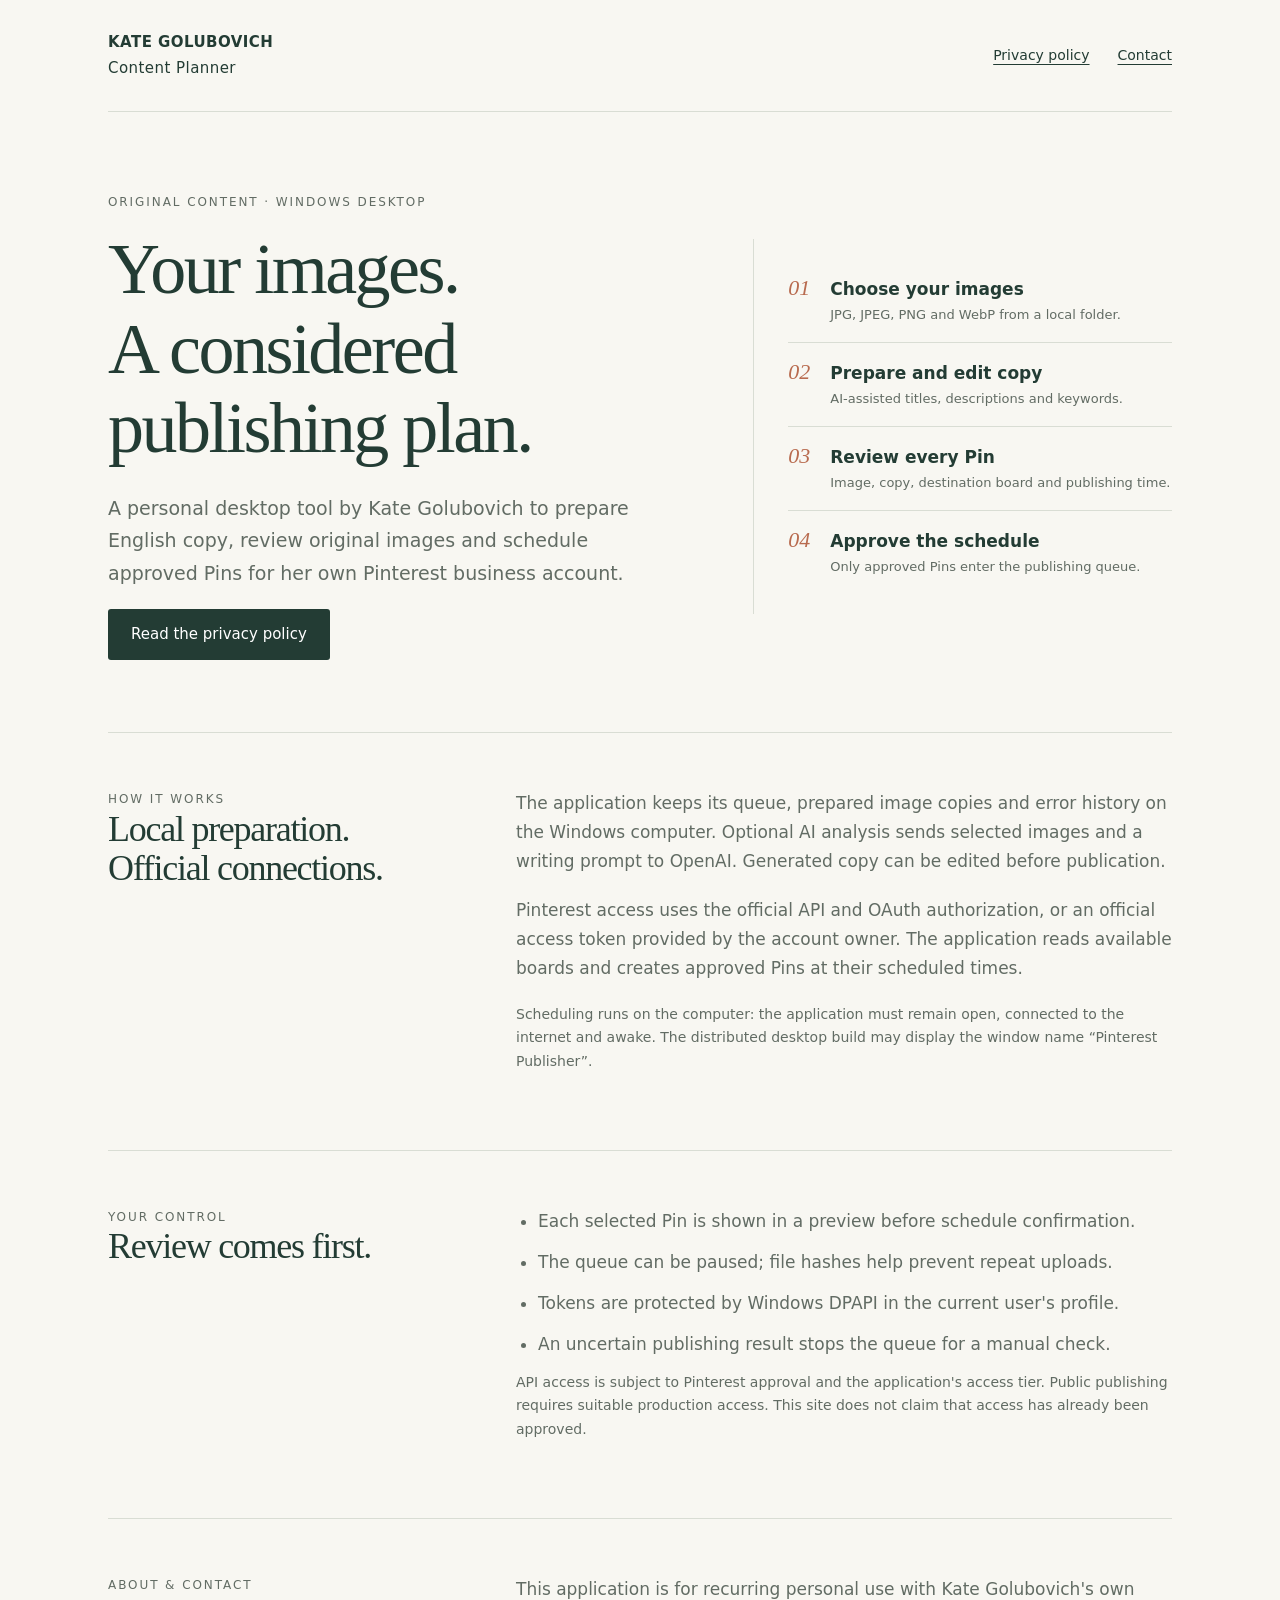
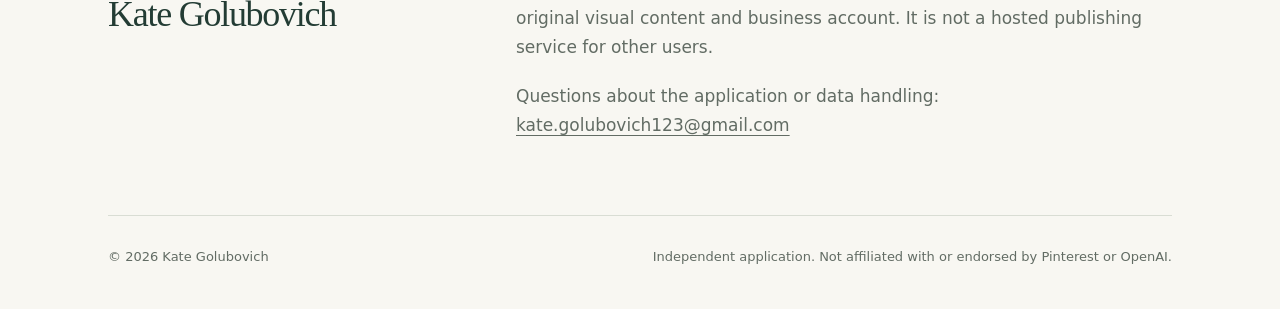
==== index.html @ 4d1bffe1 "Publish application website and privacy policy" ====
<!doctype html>
<html lang="en"><head><meta charset="utf-8"><meta name="viewport" content="width=device-width,initial-scale=1"><meta name="description" content="Kate Golubovich Content Planner — a local Windows application for preparing, reviewing and scheduling original visual content through the official Pinterest API."><title>Kate Golubovich Content Planner</title><link rel="stylesheet" href="./style.css"><link rel="icon" href="data:,"></head>
<body><a class="skip" href="#main">Skip to content</a><div class="shell">
<header><a class="brand" href="./"><strong>KATE GOLUBOVICH</strong>Content Planner</a><nav aria-label="Main navigation"><a href="./privacy/">Privacy policy</a><a href="mailto:kate.golubovich123@gmail.com">Contact</a></nav></header>
<main id="main"><section class="hero"><div><div class="eyebrow">Original content · Windows desktop</div><h1>Your images.<br>A considered<br>publishing plan.</h1><p>A personal desktop tool by Kate Golubovich to prepare English copy, review original images and schedule approved Pins for her own Pinterest business account.</p><a class="button" href="./privacy/">Read the privacy policy</a></div><ol class="workflow" aria-label="Application workflow"><li><span class="number">01</span><div><strong>Choose your images</strong><small>JPG, JPEG, PNG and WebP from a local folder.</small></div></li><li><span class="number">02</span><div><strong>Prepare and edit copy</strong><small>AI-assisted titles, descriptions and keywords.</small></div></li><li><span class="number">03</span><div><strong>Review every Pin</strong><small>Image, copy, destination board and publishing time.</small></div></li><li><span class="number">04</span><div><strong>Approve the schedule</strong><small>Only approved Pins enter the publishing queue.</small></div></li></ol></section>
<section class="section"><div><div class="eyebrow">How it works</div><h2>Local preparation.<br>Official connections.</h2></div><div><p>The application keeps its queue, prepared image copies and error history on the Windows computer. Optional AI analysis sends selected images and a writing prompt to OpenAI. Generated copy can be edited before publication.</p><p>Pinterest access uses the official API and OAuth authorization, or an official access token provided by the account owner. The application reads available boards and creates approved Pins at their scheduled times.</p><p class="note">Scheduling runs on the computer: the application must remain open, connected to the internet and awake. The distributed desktop build may display the window name “Pinterest Publisher”.</p></div></section>
<section class="section"><div><div class="eyebrow">Your control</div><h2>Review comes first.</h2></div><div><ul><li>Each selected Pin is shown in a preview before schedule confirmation.</li><li>The queue can be paused; file hashes help prevent repeat uploads.</li><li>Tokens are protected by Windows DPAPI in the current user's profile.</li><li>An uncertain publishing result stops the queue for a manual check.</li></ul><p class="note">API access is subject to Pinterest approval and the application's access tier. Public publishing requires suitable production access. This site does not claim that access has already been approved.</p></div></section>
<section class="section"><div><div class="eyebrow">About &amp; contact</div><h2>Kate Golubovich</h2></div><div><p>This application is for recurring personal use with Kate Golubovich's own original visual content and business account. It is not a hosted publishing service for other users.</p><p>Questions about the application or data handling:<br><a class="email" href="mailto:kate.golubovich123@gmail.com">kate.golubovich123@gmail.com</a></p></div></section>
</main><footer><span>© 2026 Kate Golubovich</span><span>Independent application. Not affiliated with or endorsed by Pinterest or OpenAI.</span></footer></div></body></html>
---- style.css ----
:root{--ink:#233c34;--muted:#626c64;--paper:#f8f7f2;--line:#d9ddd4;--accent:#b86b4f}*{box-sizing:border-box}html{scroll-behavior:smooth;scroll-padding-top:24px}body{margin:0;background:var(--paper);color:var(--ink);font:17px/1.7 system-ui,-apple-system,Segoe UI,sans-serif}a{color:inherit;text-underline-offset:4px}a:hover{color:#8a4a35}a:focus-visible{outline:3px solid var(--accent);outline-offset:5px}.shell{max-width:1160px;margin:auto;padding:0 48px}.skip{position:absolute;left:16px;top:-80px;background:white;padding:12px;z-index:3}.skip:focus{top:10px}header{display:flex;justify-content:space-between;align-items:center;gap:24px;padding:30px 0;border-bottom:1px solid var(--line)}.brand{font-size:15px;letter-spacing:.03em;text-decoration:none}.brand strong{display:block}nav{display:flex;gap:28px;font-size:14px}.eyebrow{font-size:12px;text-transform:uppercase;letter-spacing:.16em;color:var(--muted)}h1,h2{font-family:Georgia,Times New Roman,serif;font-weight:400;line-height:1.1;letter-spacing:-.035em}h1{font-size:clamp(42px,6vw,72px);margin:18px 0 24px}h2{font-size:36px;margin:0 0 24px}h3{font-size:19px;line-height:1.4;margin:0 0 8px}p{margin:0 0 20px}.hero{padding:80px 0 72px;display:grid;grid-template-columns:1.35fr 1fr;gap:80px;align-items:center}.hero p{max-width:570px;color:var(--muted);font-size:19px}.button{display:inline-block;background:var(--ink);color:white;text-decoration:none;padding:13px 23px;border-radius:3px;font-size:15px}.button:hover{background:#375246;color:white}.workflow{padding:20px 0 20px 34px;border-left:1px solid var(--line);list-style:none;margin:0}.workflow li{padding:16px 0;border-bottom:1px solid var(--line);display:flex;gap:20px;align-items:baseline}.workflow li:last-child{border:0}.number{font:italic 22px Georgia,serif;color:var(--accent)}.workflow small{display:block;font-size:13px;color:var(--muted)}.section{padding:56px 0;border-top:1px solid var(--line);display:grid;grid-template-columns:1fr 2fr;gap:80px}.section p,.section li{color:var(--muted)}.section ul{padding-left:22px;margin:0}.section li{margin-bottom:12px}.note{font-size:14px;color:var(--muted)}footer{padding:30px 0 40px;border-top:1px solid var(--line);font-size:13px;color:var(--muted);display:flex;justify-content:space-between;gap:20px}.policy-head{padding:60px 0 32px;max-width:820px}.policy-head h1{font-size:58px}.policy-layout{display:grid;grid-template-columns:230px 1fr;gap:70px;padding:30px 0 70px}.toc{font-size:14px;align-self:start;position:sticky;top:30px}.toc a{display:block;text-decoration:none;padding:5px 0}.toc p{margin-bottom:14px}.policy-content{max-width:760px}.policy-content section{padding:0 0 30px;margin-bottom:30px;border-bottom:1px solid var(--line)}.policy-content h2{font-size:29px;line-height:1.2}.policy-content ul{padding-left:22px}.policy-content li{margin:10px 0}.policy-content p{color:#46524a}.email{overflow-wrap:anywhere}@media(max-width:760px){.shell{padding:0 24px}header{align-items:start}nav{gap:16px}.hero{grid-template-columns:1fr;gap:30px;padding:48px 0}.section{grid-template-columns:1fr;gap:14px;padding:36px 0}.workflow{padding-left:20px}.policy-head h1{font-size:44px}.policy-layout{grid-template-columns:1fr;gap:30px}.toc{position:static;border-bottom:1px solid var(--line);padding-bottom:24px}footer{flex-direction:column}.hero p{font-size:17px}}@media(prefers-reduced-motion:reduce){html{scroll-behavior:auto}}
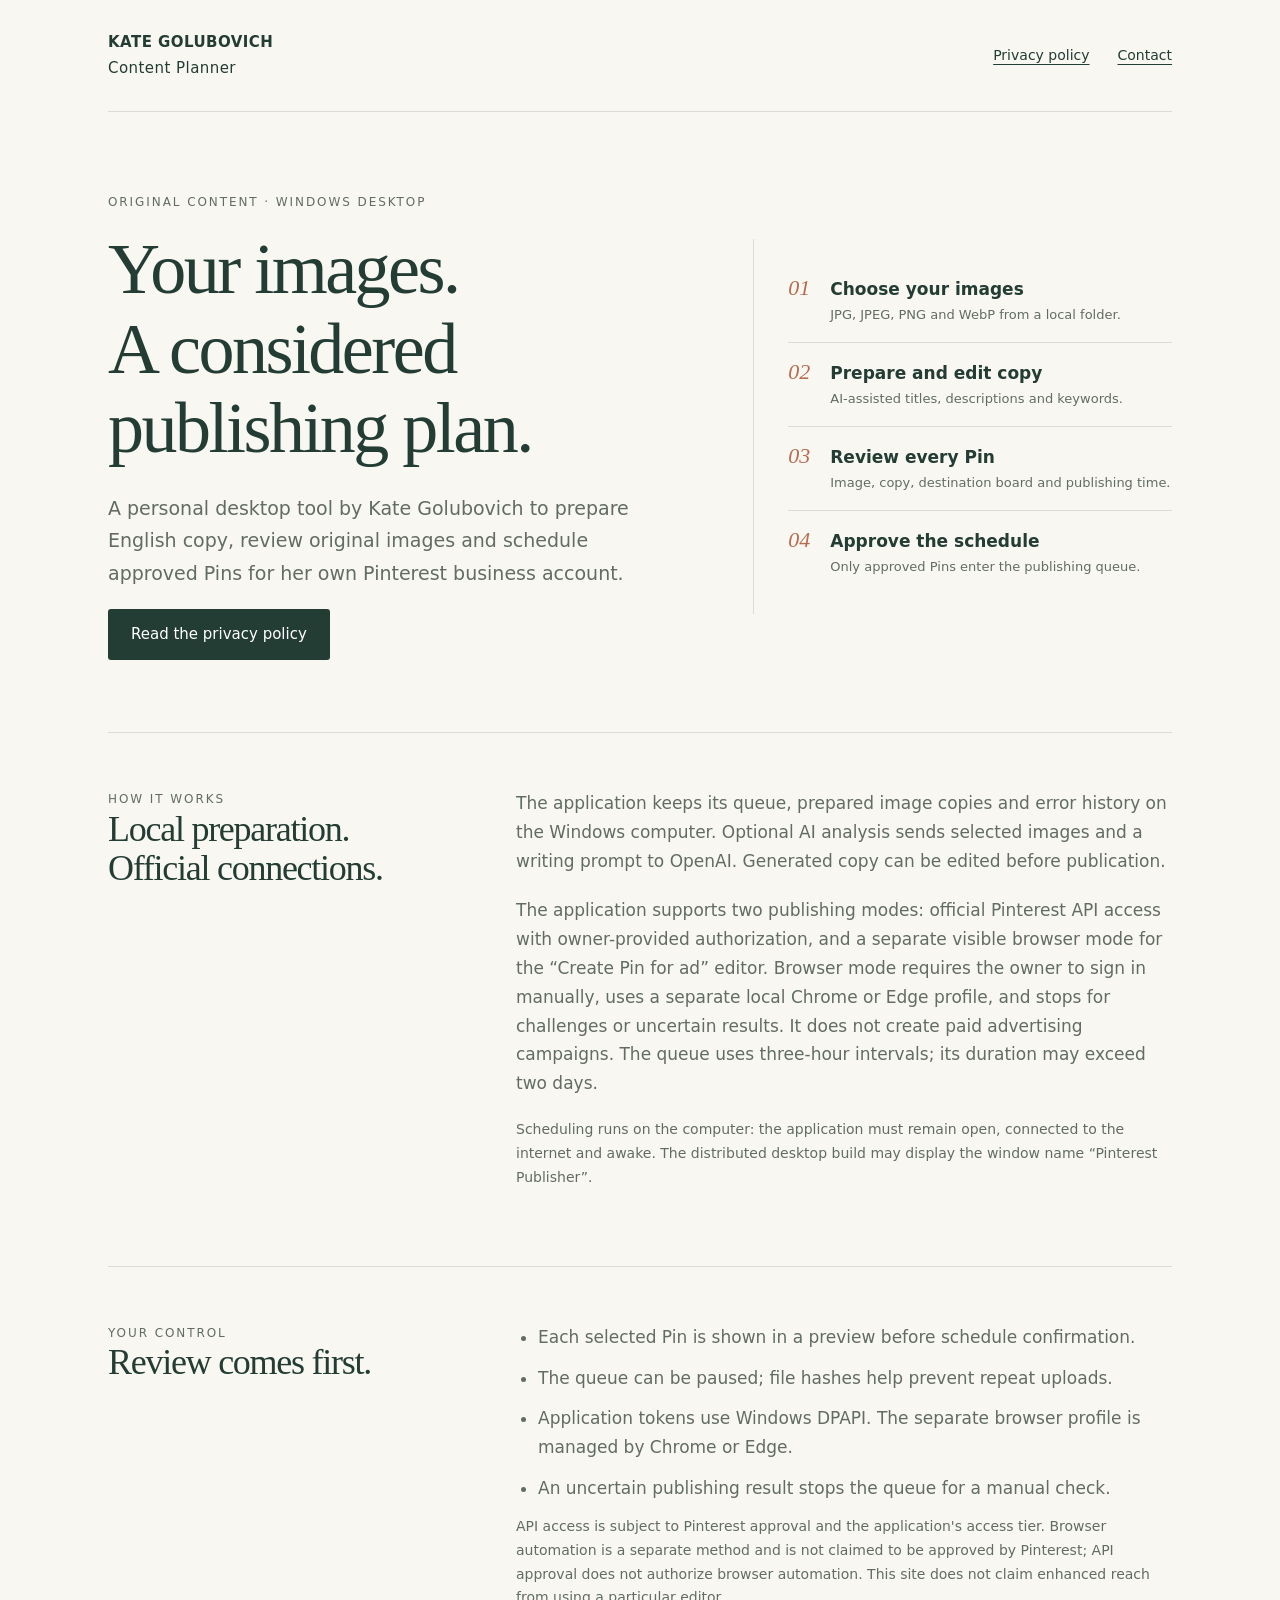
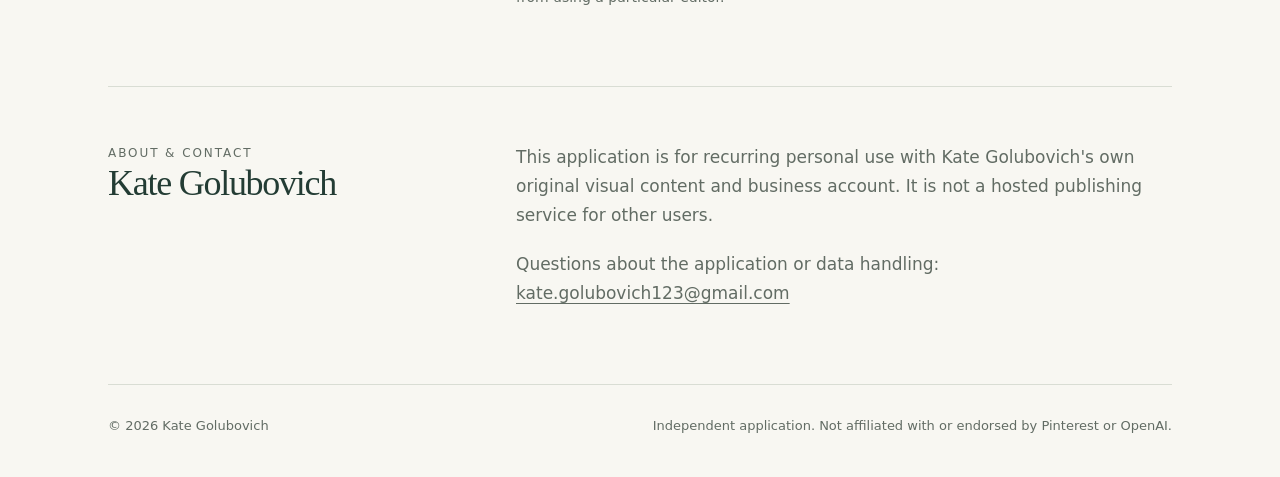
==== commit 49733894: "Describe browser publishing mode and local session handling" ====
--- a/index.html
+++ b/index.html
@@ -3,7 +3,7 @@
 <body><a class="skip" href="#main">Skip to content</a><div class="shell">
 <header><a class="brand" href="./"><strong>KATE GOLUBOVICH</strong>Content Planner</a><nav aria-label="Main navigation"><a href="./privacy/">Privacy policy</a><a href="mailto:kate.golubovich123@gmail.com">Contact</a></nav></header>
 <main id="main"><section class="hero"><div><div class="eyebrow">Original content · Windows desktop</div><h1>Your images.<br>A considered<br>publishing plan.</h1><p>A personal desktop tool by Kate Golubovich to prepare English copy, review original images and schedule approved Pins for her own Pinterest business account.</p><a class="button" href="./privacy/">Read the privacy policy</a></div><ol class="workflow" aria-label="Application workflow"><li><span class="number">01</span><div><strong>Choose your images</strong><small>JPG, JPEG, PNG and WebP from a local folder.</small></div></li><li><span class="number">02</span><div><strong>Prepare and edit copy</strong><small>AI-assisted titles, descriptions and keywords.</small></div></li><li><span class="number">03</span><div><strong>Review every Pin</strong><small>Image, copy, destination board and publishing time.</small></div></li><li><span class="number">04</span><div><strong>Approve the schedule</strong><small>Only approved Pins enter the publishing queue.</small></div></li></ol></section>
-<section class="section"><div><div class="eyebrow">How it works</div><h2>Local preparation.<br>Official connections.</h2></div><div><p>The application keeps its queue, prepared image copies and error history on the Windows computer. Optional AI analysis sends selected images and a writing prompt to OpenAI. Generated copy can be edited before publication.</p><p>Pinterest access uses the official API and OAuth authorization, or an official access token provided by the account owner. The application reads available boards and creates approved Pins at their scheduled times.</p><p class="note">Scheduling runs on the computer: the application must remain open, connected to the internet and awake. The distributed desktop build may display the window name “Pinterest Publisher”.</p></div></section>
-<section class="section"><div><div class="eyebrow">Your control</div><h2>Review comes first.</h2></div><div><ul><li>Each selected Pin is shown in a preview before schedule confirmation.</li><li>The queue can be paused; file hashes help prevent repeat uploads.</li><li>Tokens are protected by Windows DPAPI in the current user's profile.</li><li>An uncertain publishing result stops the queue for a manual check.</li></ul><p class="note">API access is subject to Pinterest approval and the application's access tier. Public publishing requires suitable production access. This site does not claim that access has already been approved.</p></div></section>
+<section class="section"><div><div class="eyebrow">How it works</div><h2>Local preparation.<br>Official connections.</h2></div><div><p>The application keeps its queue, prepared image copies and error history on the Windows computer. Optional AI analysis sends selected images and a writing prompt to OpenAI. Generated copy can be edited before publication.</p><p>The application supports two publishing modes: official Pinterest API access with owner-provided authorization, and a separate visible browser mode for the “Create Pin for ad” editor. Browser mode requires the owner to sign in manually, uses a separate local Chrome or Edge profile, and stops for challenges or uncertain results. It does not create paid advertising campaigns. The queue uses three-hour intervals; its duration may exceed two days.</p><p class="note">Scheduling runs on the computer: the application must remain open, connected to the internet and awake. The distributed desktop build may display the window name “Pinterest Publisher”.</p></div></section>
+<section class="section"><div><div class="eyebrow">Your control</div><h2>Review comes first.</h2></div><div><ul><li>Each selected Pin is shown in a preview before schedule confirmation.</li><li>The queue can be paused; file hashes help prevent repeat uploads.</li><li>Application tokens use Windows DPAPI. The separate browser profile is managed by Chrome or Edge.</li><li>An uncertain publishing result stops the queue for a manual check.</li></ul><p class="note">API access is subject to Pinterest approval and the application's access tier. Browser automation is a separate method and is not claimed to be approved by Pinterest; API approval does not authorize browser automation. This site does not claim enhanced reach from using a particular editor.</p></div></section>
 <section class="section"><div><div class="eyebrow">About &amp; contact</div><h2>Kate Golubovich</h2></div><div><p>This application is for recurring personal use with Kate Golubovich's own original visual content and business account. It is not a hosted publishing service for other users.</p><p>Questions about the application or data handling:<br><a class="email" href="mailto:kate.golubovich123@gmail.com">kate.golubovich123@gmail.com</a></p></div></section>
 </main><footer><span>© 2026 Kate Golubovich</span><span>Independent application. Not affiliated with or endorsed by Pinterest or OpenAI.</span></footer></div></body></html>
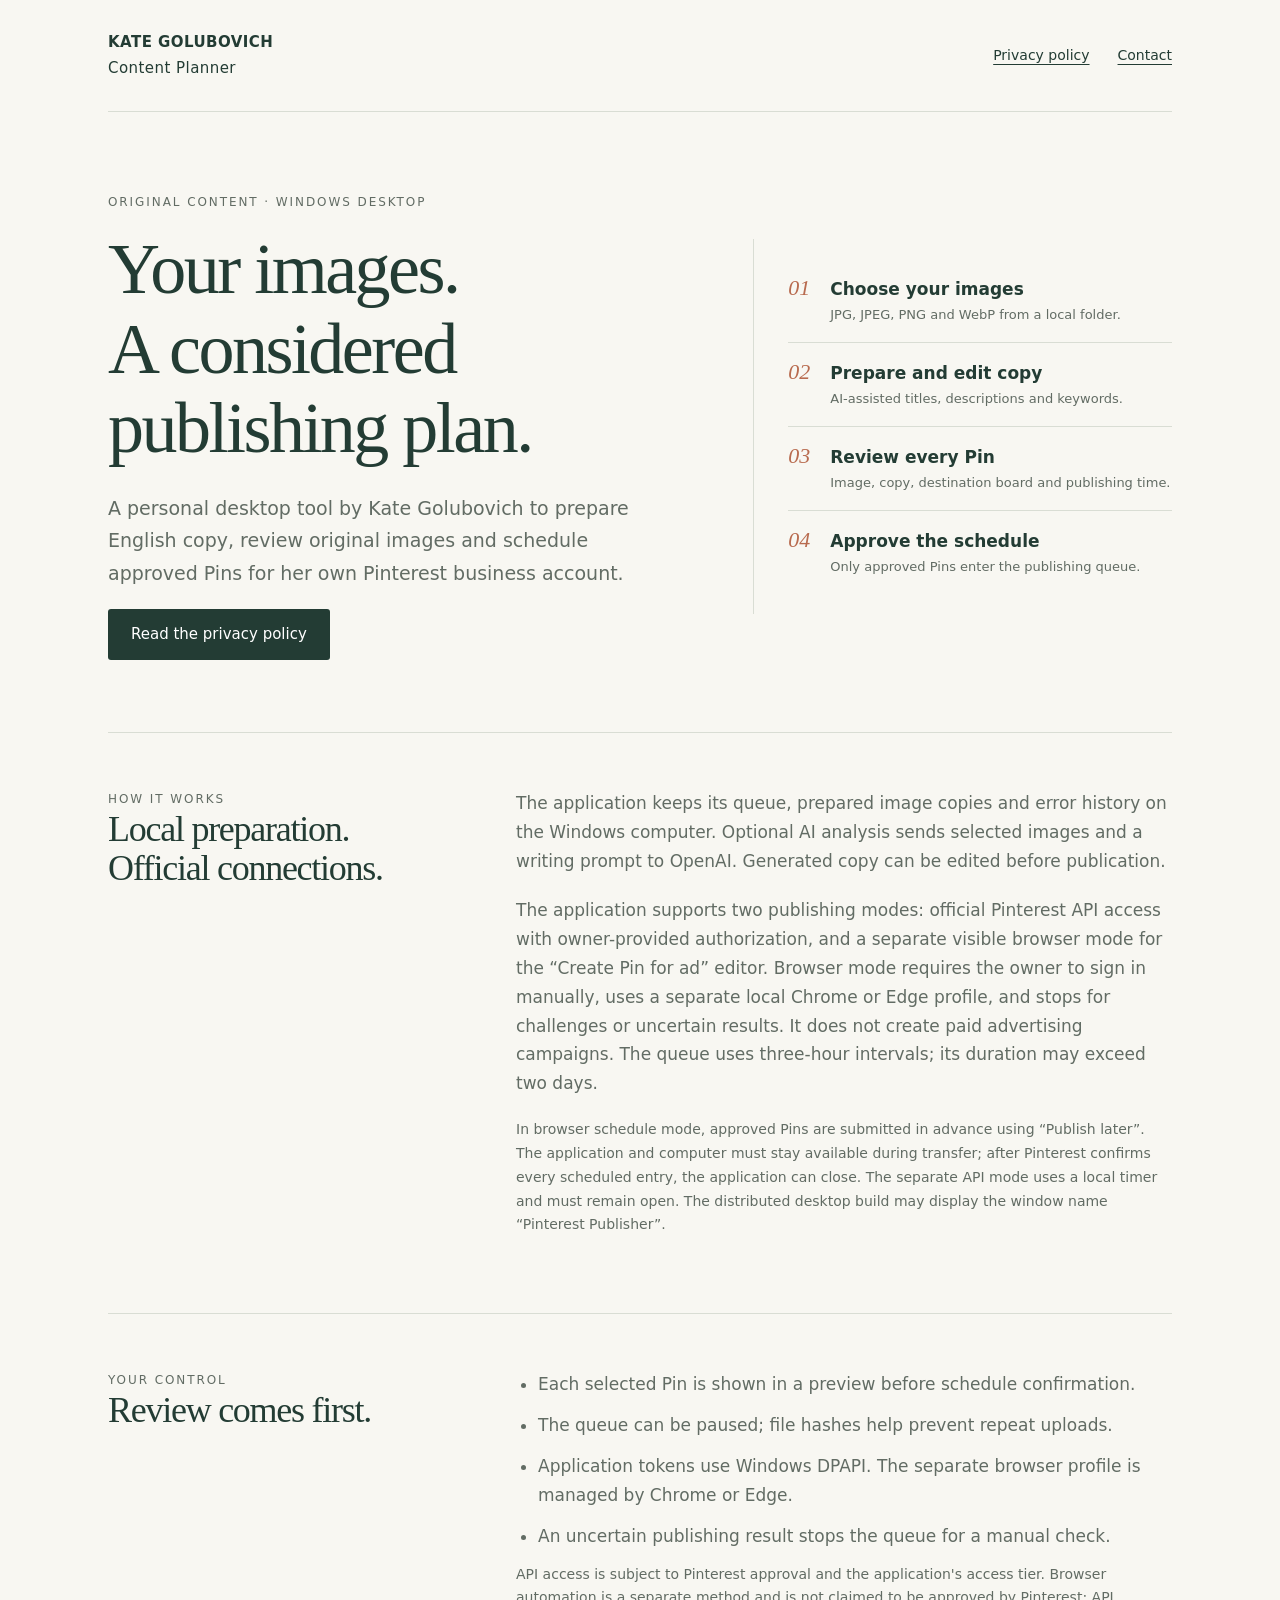
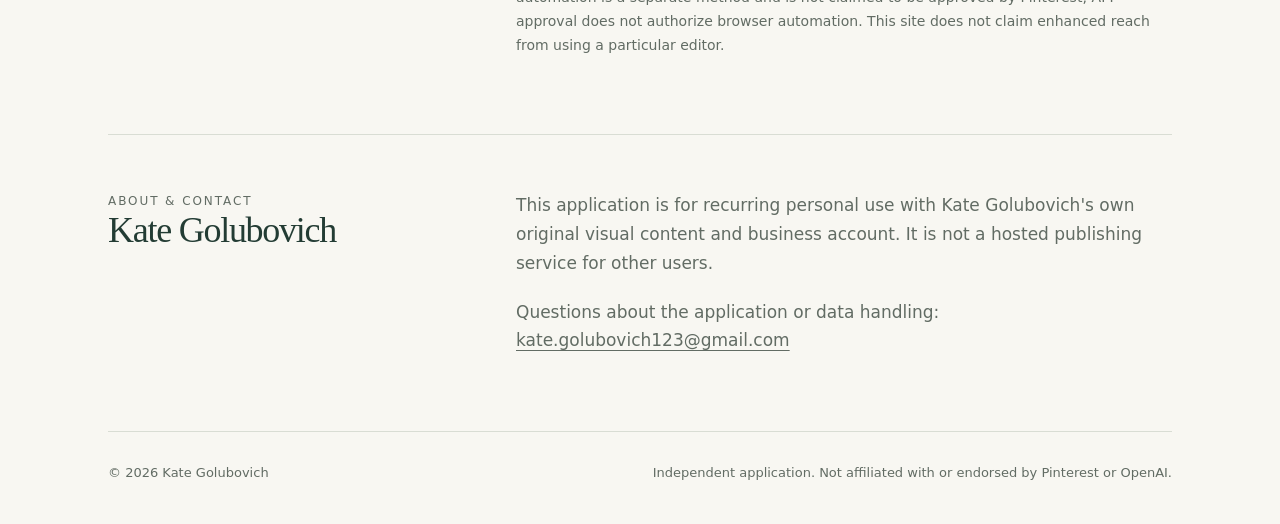
==== commit 603d36fb: "Explain native Pinterest scheduling and cancellation controls" ====
--- a/index.html
+++ b/index.html
@@ -3,7 +3,7 @@
 <body><a class="skip" href="#main">Skip to content</a><div class="shell">
 <header><a class="brand" href="./"><strong>KATE GOLUBOVICH</strong>Content Planner</a><nav aria-label="Main navigation"><a href="./privacy/">Privacy policy</a><a href="mailto:kate.golubovich123@gmail.com">Contact</a></nav></header>
 <main id="main"><section class="hero"><div><div class="eyebrow">Original content · Windows desktop</div><h1>Your images.<br>A considered<br>publishing plan.</h1><p>A personal desktop tool by Kate Golubovich to prepare English copy, review original images and schedule approved Pins for her own Pinterest business account.</p><a class="button" href="./privacy/">Read the privacy policy</a></div><ol class="workflow" aria-label="Application workflow"><li><span class="number">01</span><div><strong>Choose your images</strong><small>JPG, JPEG, PNG and WebP from a local folder.</small></div></li><li><span class="number">02</span><div><strong>Prepare and edit copy</strong><small>AI-assisted titles, descriptions and keywords.</small></div></li><li><span class="number">03</span><div><strong>Review every Pin</strong><small>Image, copy, destination board and publishing time.</small></div></li><li><span class="number">04</span><div><strong>Approve the schedule</strong><small>Only approved Pins enter the publishing queue.</small></div></li></ol></section>
-<section class="section"><div><div class="eyebrow">How it works</div><h2>Local preparation.<br>Official connections.</h2></div><div><p>The application keeps its queue, prepared image copies and error history on the Windows computer. Optional AI analysis sends selected images and a writing prompt to OpenAI. Generated copy can be edited before publication.</p><p>The application supports two publishing modes: official Pinterest API access with owner-provided authorization, and a separate visible browser mode for the “Create Pin for ad” editor. Browser mode requires the owner to sign in manually, uses a separate local Chrome or Edge profile, and stops for challenges or uncertain results. It does not create paid advertising campaigns. The queue uses three-hour intervals; its duration may exceed two days.</p><p class="note">Scheduling runs on the computer: the application must remain open, connected to the internet and awake. The distributed desktop build may display the window name “Pinterest Publisher”.</p></div></section>
+<section class="section"><div><div class="eyebrow">How it works</div><h2>Local preparation.<br>Official connections.</h2></div><div><p>The application keeps its queue, prepared image copies and error history on the Windows computer. Optional AI analysis sends selected images and a writing prompt to OpenAI. Generated copy can be edited before publication.</p><p>The application supports two publishing modes: official Pinterest API access with owner-provided authorization, and a separate visible browser mode for the “Create Pin for ad” editor. Browser mode requires the owner to sign in manually, uses a separate local Chrome or Edge profile, and stops for challenges or uncertain results. It does not create paid advertising campaigns. The queue uses three-hour intervals; its duration may exceed two days.</p><p class="note">In browser schedule mode, approved Pins are submitted in advance using “Publish later”. The application and computer must stay available during transfer; after Pinterest confirms every scheduled entry, the application can close. The separate API mode uses a local timer and must remain open. The distributed desktop build may display the window name “Pinterest Publisher”.</p></div></section>
 <section class="section"><div><div class="eyebrow">Your control</div><h2>Review comes first.</h2></div><div><ul><li>Each selected Pin is shown in a preview before schedule confirmation.</li><li>The queue can be paused; file hashes help prevent repeat uploads.</li><li>Application tokens use Windows DPAPI. The separate browser profile is managed by Chrome or Edge.</li><li>An uncertain publishing result stops the queue for a manual check.</li></ul><p class="note">API access is subject to Pinterest approval and the application's access tier. Browser automation is a separate method and is not claimed to be approved by Pinterest; API approval does not authorize browser automation. This site does not claim enhanced reach from using a particular editor.</p></div></section>
 <section class="section"><div><div class="eyebrow">About &amp; contact</div><h2>Kate Golubovich</h2></div><div><p>This application is for recurring personal use with Kate Golubovich's own original visual content and business account. It is not a hosted publishing service for other users.</p><p>Questions about the application or data handling:<br><a class="email" href="mailto:kate.golubovich123@gmail.com">kate.golubovich123@gmail.com</a></p></div></section>
 </main><footer><span>© 2026 Kate Golubovich</span><span>Independent application. Not affiliated with or endorsed by Pinterest or OpenAI.</span></footer></div></body></html>
